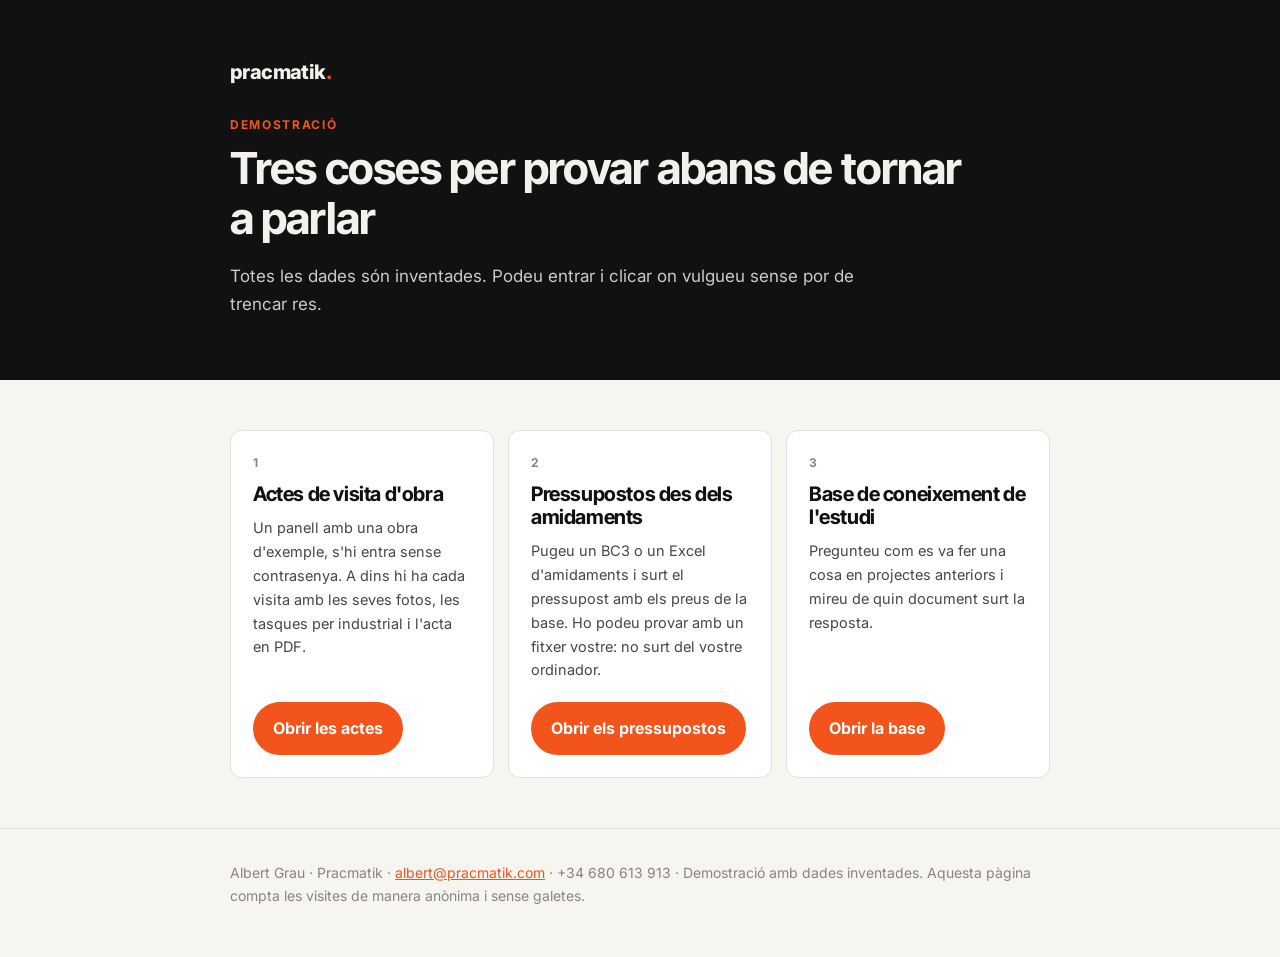
==== index.html @ 365b1672 "Demostració: actes, pressupostos i base de coneixement, amb dades inventades Co-Authored-By: Claude " ====
<!doctype html>
<html lang="ca">
<head>
<meta charset="utf-8">
<meta name="viewport" content="width=device-width,initial-scale=1">
<meta name="robots" content="noindex,nofollow">
<title>Tres demos · Demostració · Pracmatik</title>
<link rel="preconnect" href="https://fonts.googleapis.com">
<link rel="stylesheet" href="https://fonts.googleapis.com/css2?family=Inter:wght@400;500;600;700&family=Inter+Tight:wght@700;800&display=swap">
<script defer src="track.js"></script>
<style>
:root{--paper:#F7F5F0;--ink:#111;--ink2:#4a4642;--ink3:#8a847c;--line:#e2ded8;--w:#fff;--obra:#F2541B;--groc:#e9b949}
*{box-sizing:border-box}
html,body{max-width:100%;overflow-x:hidden}
body{margin:0;background:var(--paper);color:var(--ink);font-family:Inter,system-ui,-apple-system,'Segoe UI',sans-serif;font-size:16px;line-height:1.65;-webkit-font-smoothing:antialiased}
.env{max-width:860px;margin:0 auto;padding:0 20px}
h1,h2,h3{font-family:'Inter Tight',Inter,sans-serif;letter-spacing:-.02em;line-height:1.15;margin:0}
p{margin:0 0 14px}
a{color:var(--obra)}
.cab{background:var(--ink);color:#f3f1ec;padding:56px 0 48px}
.logo{font-weight:800;font-size:20px;letter-spacing:-.03em;color:#f3f1ec;text-decoration:none}
.logo span{color:var(--obra)}
.kicker{display:block;margin:26px 0 8px;font-size:12px;letter-spacing:.14em;text-transform:uppercase;color:var(--obra);font-weight:700}
.cab h1{font-size:clamp(28px,5.2vw,44px);margin-bottom:18px;max-width:760px}
.cab p{color:#cfcac2;max-width:640px;font-size:17px}
.boto{display:inline-block;padding:13px 20px;border-radius:999px;background:var(--obra);color:#fff;font-weight:700;text-decoration:none;text-align:center}
section{padding:50px 0;border-bottom:1px solid var(--line)}
.demos{display:grid;grid-template-columns:repeat(auto-fit,minmax(min(100%,240px),1fr));gap:14px}
.demo{background:var(--w);border:1px solid var(--line);border-radius:12px;padding:22px;display:flex;flex-direction:column}
.demo .n{font-size:12px;letter-spacing:.14em;text-transform:uppercase;color:var(--ink3);font-weight:700;margin-bottom:10px}
.demo h2{font-size:20px;margin-bottom:10px}
.demo p{font-size:14.5px;color:var(--ink2);flex:1 1 auto}
.demo .boto{align-self:flex-start;margin-top:6px}
.peu{padding:32px 0 50px;font-size:14px;color:var(--ink3)}
@media (max-width:560px){
  .cab{padding:40px 0 36px}
  .cab p{font-size:16px}
  .demo .boto{align-self:stretch}
}
</style>
</head>
<body>
<header class="cab"><div class="env">
  <a class="logo" href="https://www.pracmatik.com" target="_blank" rel="noopener">pracmatik<span>.</span></a>
  <span class="kicker">Demostració</span>
  <h1>Tres coses per provar abans de tornar a parlar</h1>
  <p>Totes les dades són inventades. Podeu entrar i clicar on vulgueu sense por de trencar res.</p>
</div></header>

<main>
<section><div class="env">
  <div class="demos">
    <article class="demo">
      <span class="n">1</span>
      <h2>Actes de visita d'obra</h2>
      <p>Un panell amb una obra d'exemple, s'hi entra sense contrasenya. A dins hi ha cada visita amb les seves fotos, les tasques per industrial i l'acta en PDF.</p>
      <a class="boto" href="https://actas-dashboard.2slval.easypanel.host/demo/" target="_blank" rel="noopener">Obrir les actes</a>
    </article>
    <article class="demo">
      <span class="n">2</span>
      <h2>Pressupostos des dels amidaments</h2>
      <p>Pugeu un BC3 o un Excel d'amidaments i surt el pressupost amb els preus de la base. Ho podeu provar amb un fitxer vostre: no surt del vostre ordinador.</p>
      <a class="boto" href="pressupostos/">Obrir els pressupostos</a>
    </article>
    <article class="demo">
      <span class="n">3</span>
      <h2>Base de coneixement de l'estudi</h2>
      <p>Pregunteu com es va fer una cosa en projectes anteriors i mireu de quin document surt la resposta.</p>
      <a class="boto" href="coneixement/">Obrir la base</a>
    </article>
  </div>
</div></section>
</main>

<footer class="peu"><div class="env">
  Albert Grau · Pracmatik · <a href="mailto:albert@pracmatik.com">albert@pracmatik.com</a> · +34 680 613 913 · Demostració amb dades inventades. Aquesta pàgina compta les visites de manera anònima i sense galetes.
</div></footer>
</body>
</html>
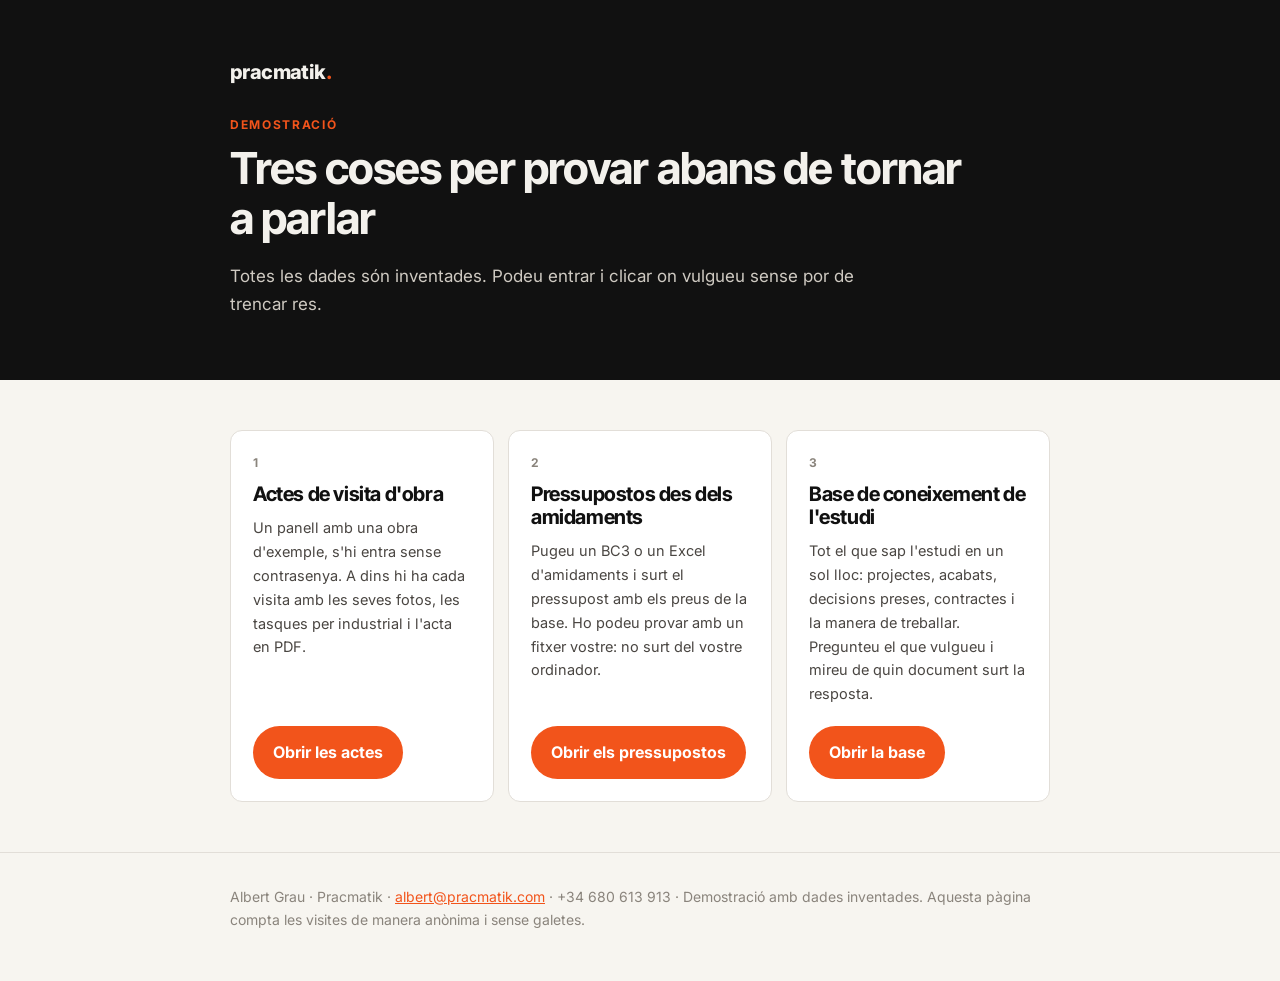
==== commit 16a62970: "Arxiu de l'estudi: tot el coneixement en vuit arees i disseny nou La base passa de quatre blocs de d" ====
--- a/index.html
+++ b/index.html
@@ -65,7 +65,7 @@
     <article class="demo">
       <span class="n">3</span>
       <h2>Base de coneixement de l'estudi</h2>
-      <p>Pregunteu com es va fer una cosa en projectes anteriors i mireu de quin document surt la resposta.</p>
+      <p>Tot el que sap l'estudi en un sol lloc: projectes, acabats, decisions preses, contractes i la manera de treballar. Pregunteu el que vulgueu i mireu de quin document surt la resposta.</p>
       <a class="boto" href="coneixement/">Obrir la base</a>
     </article>
   </div>
